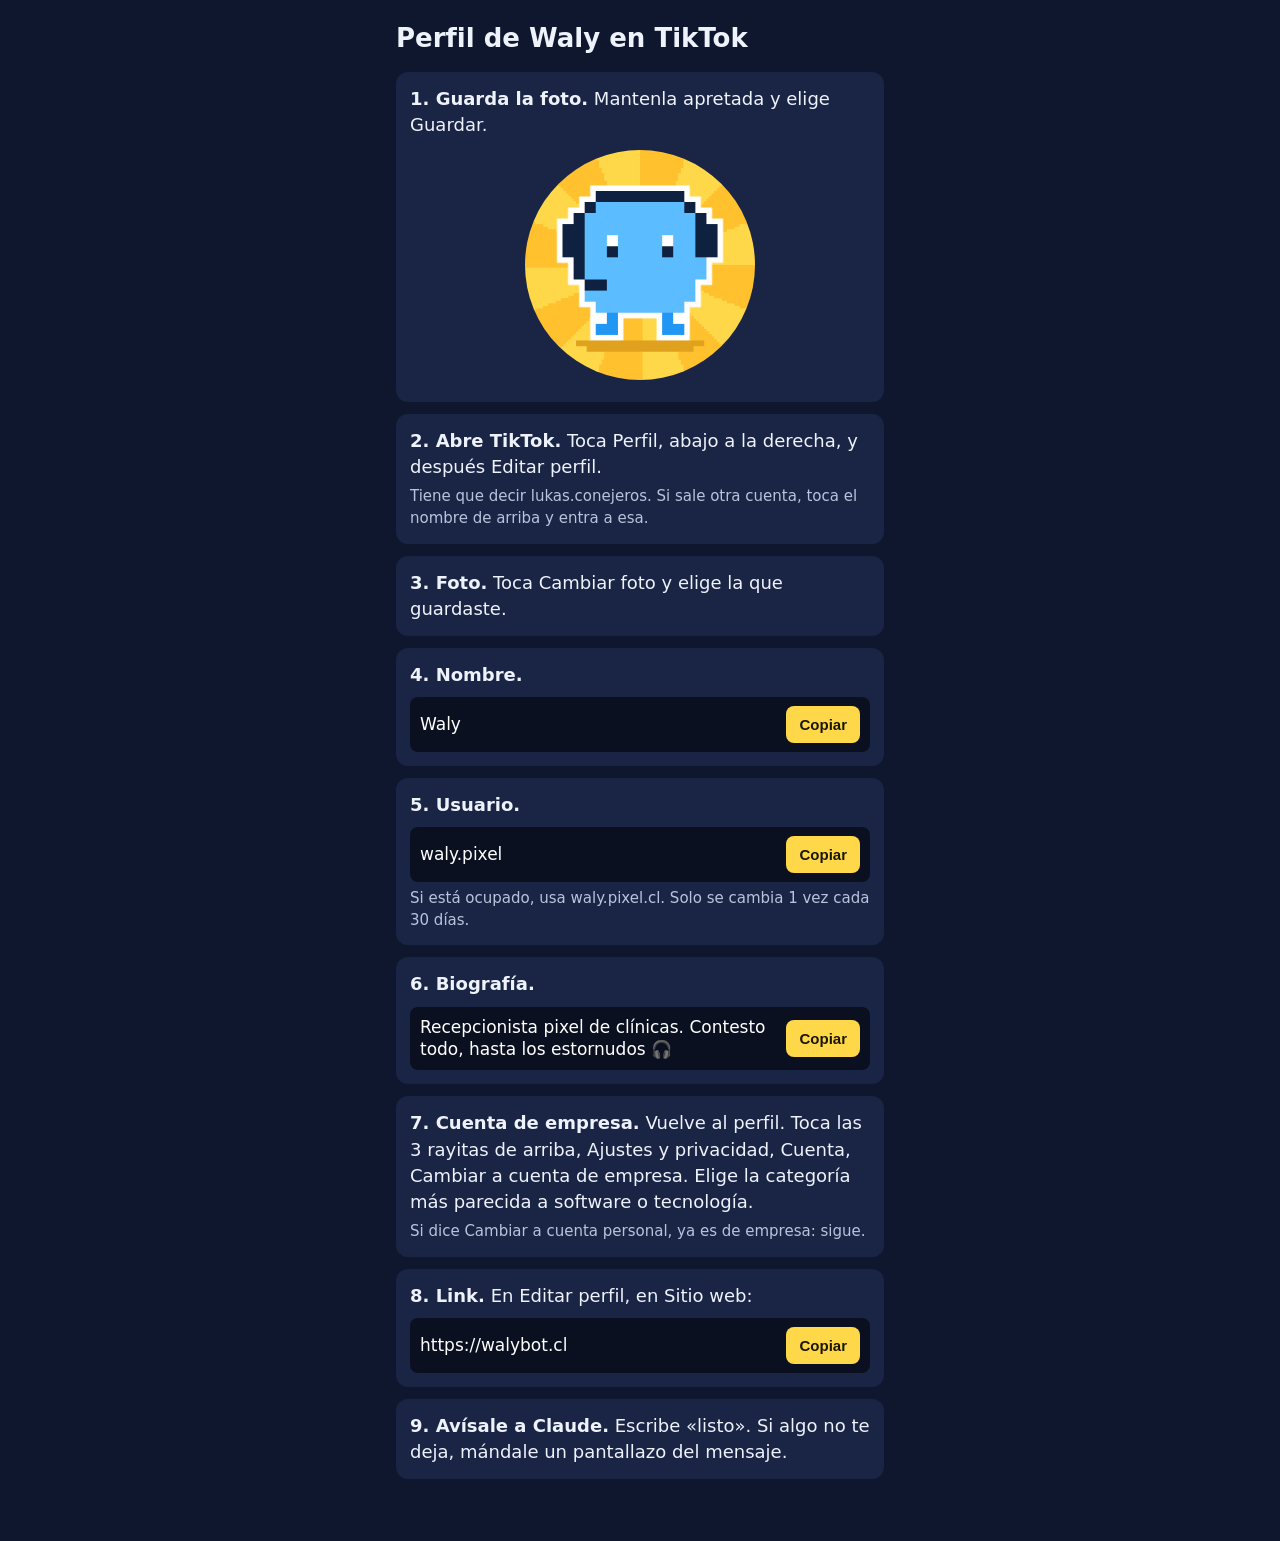
==== waly/index.html @ 225556b6 "Página para el teléfono con la foto y los textos del perfil de Waly en TikTok (04-11) Co-Authored-By" ====
<!doctype html>
<html lang="es"><head><meta charset="utf-8"><meta name="viewport" content="width=device-width,initial-scale=1">
<meta name="robots" content="noindex"><title>Perfil de Waly en TikTok</title>
<style>
*{box-sizing:border-box}
body{margin:0;background:#0f172e;color:#eef2fb;font:18px/1.45 system-ui,-apple-system,Segoe UI,Arial,sans-serif}
main{max-width:520px;margin:0 auto;padding:20px 16px 50px}
h1{font-size:26px;margin:0 0 14px}
.foto{display:block;width:230px;height:230px;margin:0 auto 8px;border-radius:50%}
.nota{color:#b8c4dc;font-size:15px;margin:6px 0 0}
.paso{background:#1a2545;border-radius:12px;padding:14px;margin:12px 0}
.copia{display:flex;gap:10px;align-items:center;background:#0a1020;border-radius:8px;padding:9px 10px;margin-top:9px}
.copia code{flex:1;font:17px/1.35 system-ui,-apple-system,Segoe UI,Arial,sans-serif;color:#fff;word-break:break-word}
button{background:#ffd84a;color:#1b1600;border:0;border-radius:8px;font-weight:800;padding:10px 13px;font-size:15px;flex:none}
</style></head>
<body><main>
<h1>Perfil de Waly en TikTok</h1>
<div class="paso"><b>1. Guarda la foto.</b> Mantenla apretada y elige Guardar.
  <img class="foto" src="foto.png" alt="Waly" style="margin-top:12px"></div>
<div class="paso"><b>2. Abre TikTok.</b> Toca Perfil, abajo a la derecha, y después Editar perfil.
  <p class="nota">Tiene que decir lukas.conejeros. Si sale otra cuenta, toca el nombre de arriba y entra a esa.</p></div>
<div class="paso"><b>3. Foto.</b> Toca Cambiar foto y elige la que guardaste.</div>
<div class="paso"><b>4. Nombre.</b><div class="copia"><code>Waly</code><button>Copiar</button></div></div>
<div class="paso"><b>5. Usuario.</b><div class="copia"><code>waly.pixel</code><button>Copiar</button></div>
  <p class="nota">Si está ocupado, usa waly.pixel.cl. Solo se cambia 1 vez cada 30 días.</p></div>
<div class="paso"><b>6. Biografía.</b><div class="copia"><code>Recepcionista pixel de clínicas. Contesto todo, hasta los estornudos 🎧</code><button>Copiar</button></div></div>
<div class="paso"><b>7. Cuenta de empresa.</b> Vuelve al perfil. Toca las 3 rayitas de arriba, Ajustes y privacidad, Cuenta, Cambiar a cuenta de empresa. Elige la categoría más parecida a software o tecnología.
  <p class="nota">Si dice Cambiar a cuenta personal, ya es de empresa: sigue.</p></div>
<div class="paso"><b>8. Link.</b> En Editar perfil, en Sitio web:<div class="copia"><code>https://walybot.cl</code><button>Copiar</button></div></div>
<div class="paso"><b>9. Avísale a Claude.</b> Escribe «listo». Si algo no te deja, mándale un pantallazo del mensaje.</div>
</main>
<script>
document.querySelectorAll(".copia button").forEach((b) => b.onclick = async () => {
  const t = b.previousElementSibling.textContent;
  try { await navigator.clipboard.writeText(t); }
  catch (e) { const a = document.createElement("textarea"); a.value = t; document.body.appendChild(a); a.select(); document.execCommand("copy"); a.remove(); }
  b.textContent = "¡Copiado!"; setTimeout(() => { b.textContent = "Copiar"; }, 1400);
});
</script>
</body></html>
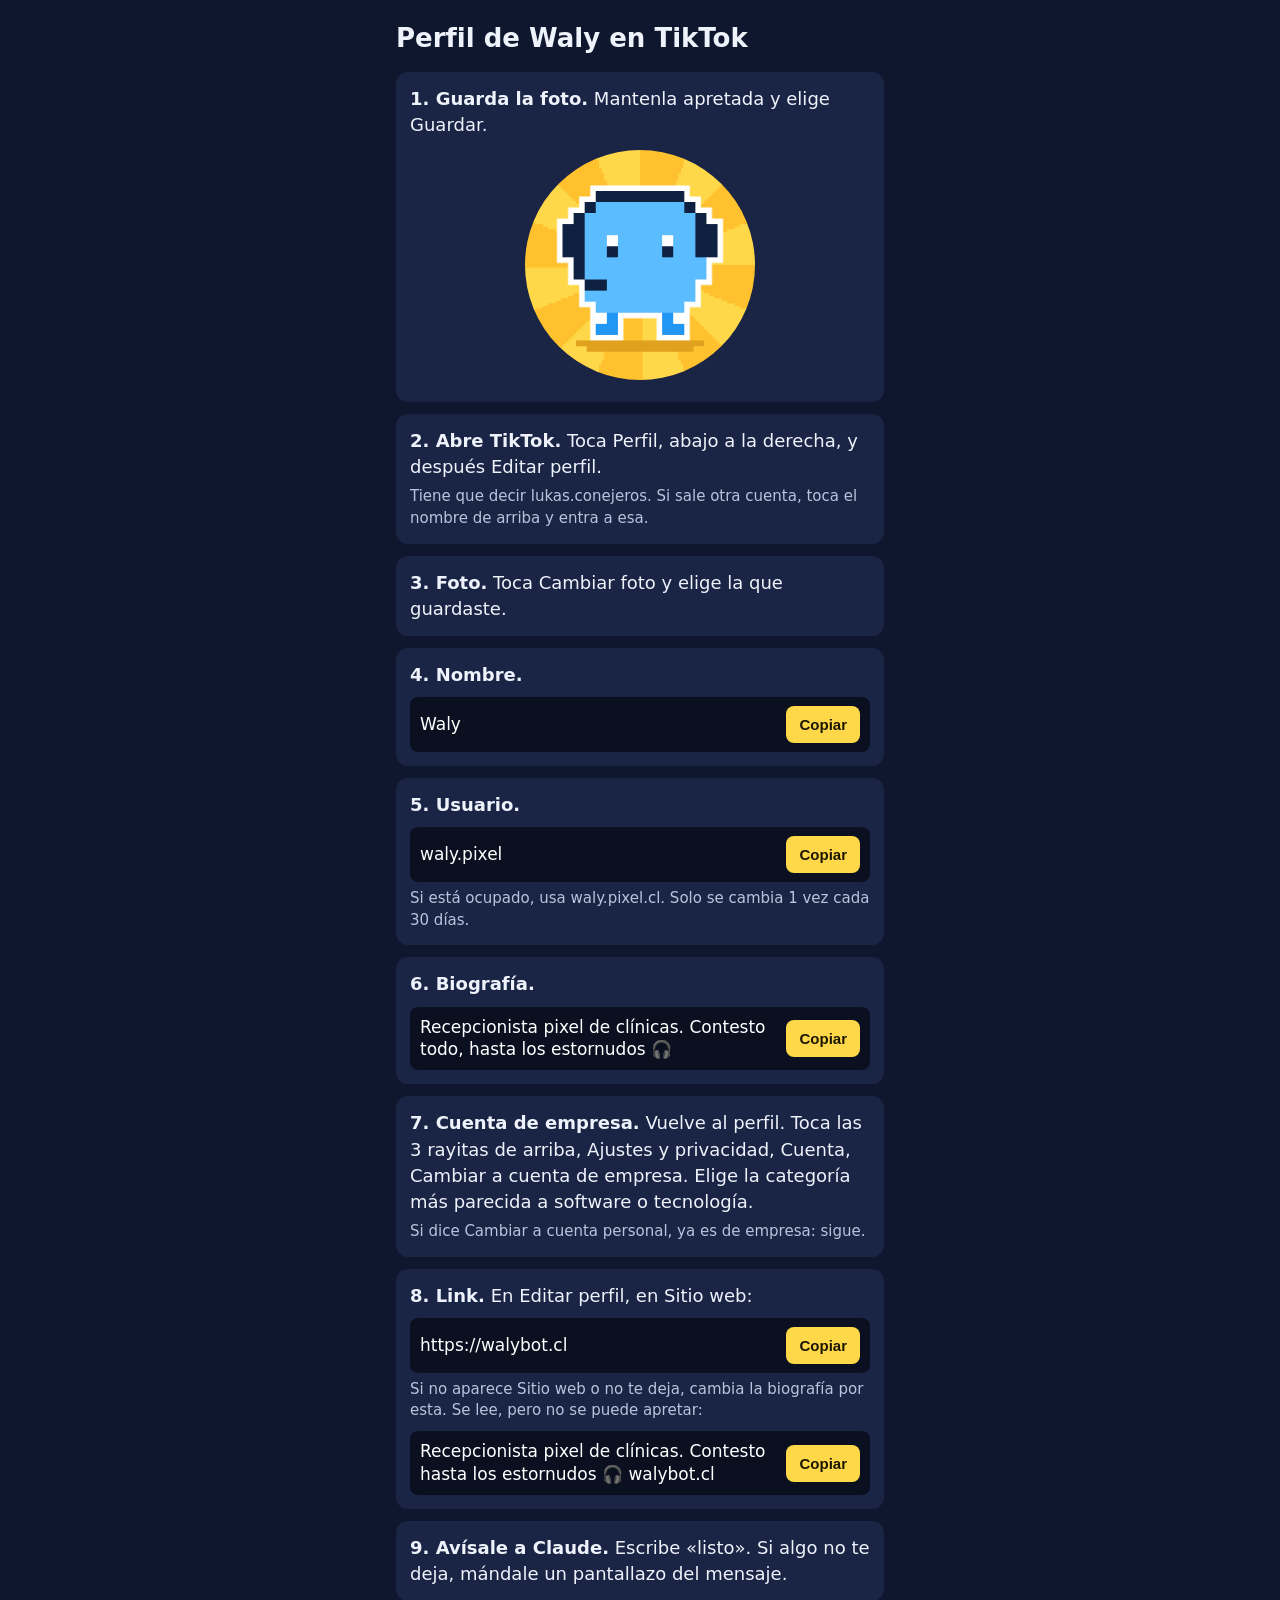
==== commit d537896c: "Perfil de Waly: descripción con la dirección escrita si TikTok no deja poner el link (04-11) Co-Auth" ====
--- a/waly/index.html
+++ b/waly/index.html
@@ -26,7 +26,8 @@
 <div class="paso"><b>6. Biografía.</b><div class="copia"><code>Recepcionista pixel de clínicas. Contesto todo, hasta los estornudos 🎧</code><button>Copiar</button></div></div>
 <div class="paso"><b>7. Cuenta de empresa.</b> Vuelve al perfil. Toca las 3 rayitas de arriba, Ajustes y privacidad, Cuenta, Cambiar a cuenta de empresa. Elige la categoría más parecida a software o tecnología.
   <p class="nota">Si dice Cambiar a cuenta personal, ya es de empresa: sigue.</p></div>
-<div class="paso"><b>8. Link.</b> En Editar perfil, en Sitio web:<div class="copia"><code>https://walybot.cl</code><button>Copiar</button></div></div>
+<div class="paso"><b>8. Link.</b> En Editar perfil, en Sitio web:<div class="copia"><code>https://walybot.cl</code><button>Copiar</button></div>
+  <p class="nota">Si no aparece Sitio web o no te deja, cambia la biografía por esta. Se lee, pero no se puede apretar:</p><div class="copia"><code>Recepcionista pixel de clínicas. Contesto hasta los estornudos 🎧 walybot.cl</code><button>Copiar</button></div></div>
 <div class="paso"><b>9. Avísale a Claude.</b> Escribe «listo». Si algo no te deja, mándale un pantallazo del mensaje.</div>
 </main>
 <script>
